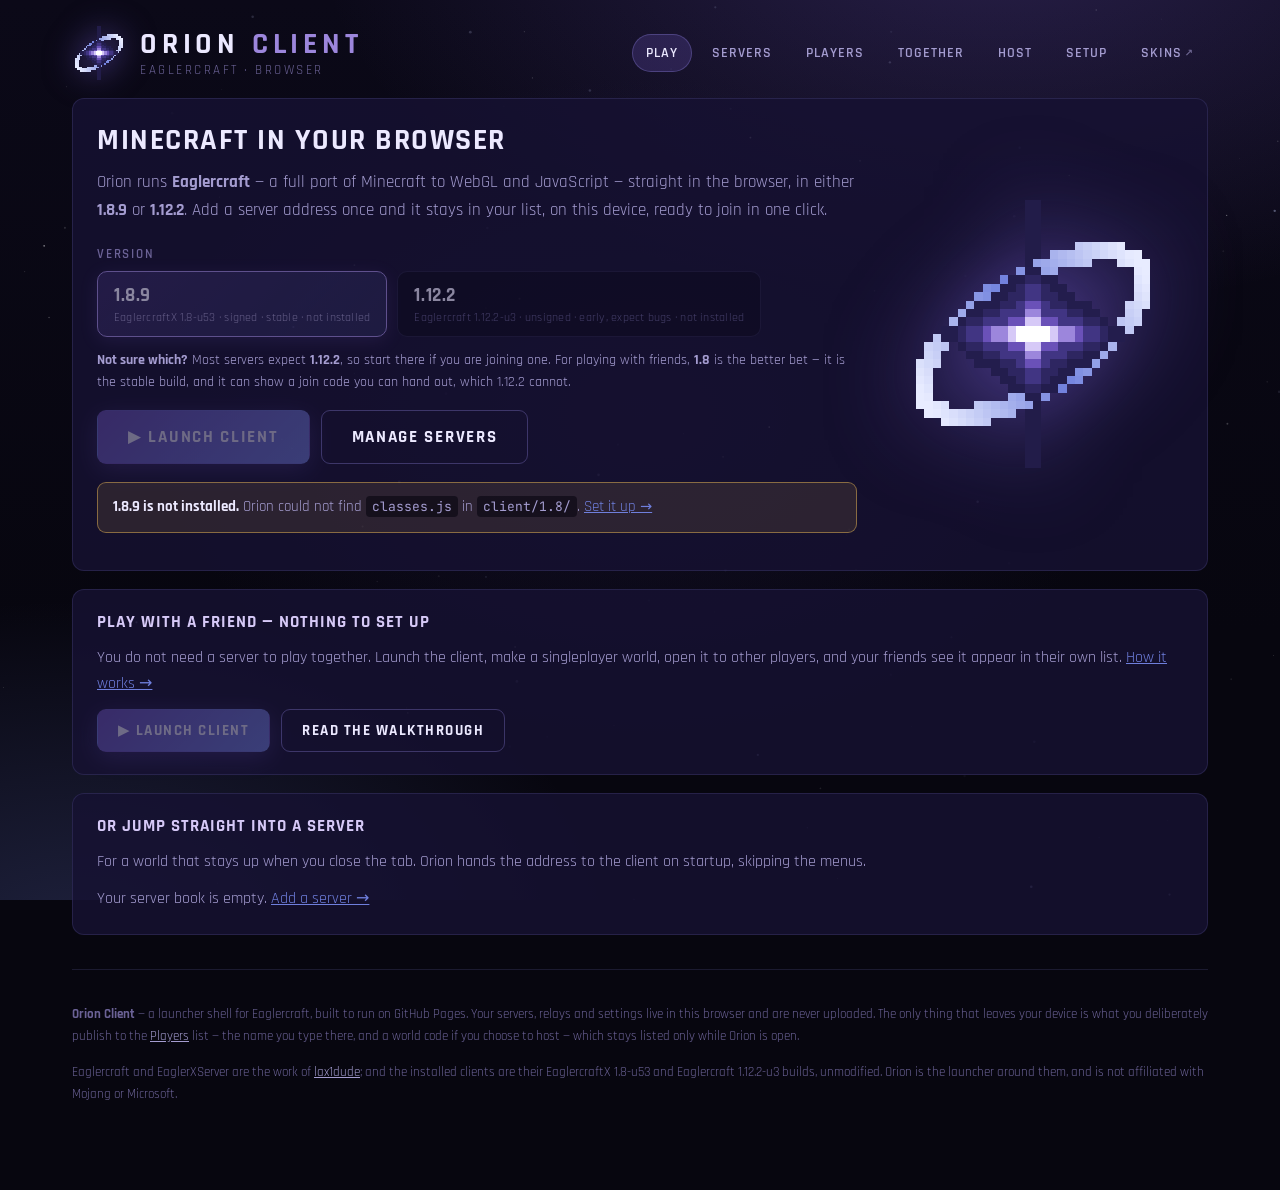
==== orion/index.html @ 5badec2d "Add a skin designer Draw a Minecraft skin pixel by pixel, watch it on the body as you go, and downlo" ====
<!DOCTYPE html>
<html lang="en">
<head>
<meta charset="utf-8">
<meta name="viewport" content="width=device-width, initial-scale=1, viewport-fit=cover">
<title>Orion Client — Eaglercraft 1.8 in your browser</title>
<meta name="description" content="Orion Client: a browser launcher for Eaglercraft 1.8 with a built-in server book for joining and hosting EaglerXServer servers.">
<link rel="icon" href="assets/orion-logo.svg" type="image/svg+xml">
<link rel="preconnect" href="https://fonts.googleapis.com">
<link rel="preconnect" href="https://fonts.gstatic.com" crossorigin>
<link href="https://fonts.googleapis.com/css2?family=Rajdhani:wght@400;600;700&family=JetBrains+Mono:wght@400;600&display=swap" rel="stylesheet">
<link rel="stylesheet" href="css/orion.css">
</head>
<body>

<div id="sky"></div>
<canvas id="stars"></canvas>

<!-- The game takes over these two layers once it boots. -->
<div id="boot">
  <div class="inner">
    <img src="assets/orion-logo.svg" alt="">
    <div class="msg" id="boot-msg">Starting Orion</div>
    <div class="sub" id="boot-sub"></div>
  </div>
</div>
<div id="game-shell">
  <div id="game_frame"></div>
</div>
<button class="btn slim" id="game-exit" style="display:none">Exit to launcher</button>

<div id="shell">

  <header class="top">
    <a class="brand" href="./">
      <img src="assets/orion-logo.svg" alt="Orion Client logo">
      <div>
        <h1>Orion<span>&nbsp;Client</span></h1>
        <div class="tag">Eaglercraft · Browser</div>
      </div>
    </a>
    <nav class="tabs" role="tablist" aria-label="Sections">
      <button role="tab" data-view="play"    aria-selected="true">Play</button>
      <button role="tab" data-view="servers" aria-selected="false">Servers</button>
      <button role="tab" data-view="players" aria-selected="false">Players</button>
      <button role="tab" data-view="friends"  aria-selected="false">Together</button>
      <button role="tab" data-view="host"    aria-selected="false">Host</button>
      <button role="tab" data-view="setup"   aria-selected="false">Setup</button>
      <a class="tab-link" href="skin/">Skins</a>
    </nav>
  </header>

  <!-- ======================== PLAY ======================== -->
  <section class="view on" id="v-play" role="tabpanel">
    <div class="card hero">
      <div>
        <h2>Minecraft in your browser</h2>
        <p class="lede">
          Orion runs <strong>Eaglercraft</strong> — a full port of Minecraft to WebGL and
          JavaScript — straight in the browser, in either <strong>1.8.9</strong> or
          <strong>1.12.2</strong>. Add a server address once and it stays in your list,
          on this device, ready to join in one click.
        </p>
        <div id="version-pick" style="margin-top:22px"></div>
        <p class="muted" style="margin:12px 0 0;font-size:14px;line-height:1.6">
          <strong style="color:var(--txt2)">Not sure which?</strong>
          Most servers expect <strong style="color:var(--txt2)">1.12.2</strong>, so start there if
          you are joining one. For playing with friends, <strong style="color:var(--txt2)">1.8</strong>
          is the better bet — it is the stable build, and it can show a join code you can hand
          out, which 1.12.2 cannot.
        </p>
        <div class="btn-row" style="margin-top:16px">
          <button class="btn primary big" id="btn-launch">▶ Launch client</button>
          <button class="btn big ghost" id="btn-goto-servers">Manage servers</button>
        </div>
        <div id="bundle-state" style="margin-top:18px"></div>
      </div>
      <div class="hero-art">
        <img src="assets/orion-logo.svg" alt="">
      </div>
    </div>

    <div class="card">
      <h3>Play with a friend — nothing to set up</h3>
      <p>
        You do not need a server to play together. Launch the client, make a
        singleplayer world, open it to other players, and your friends see it appear in
        their own list. <a href="#" data-goto="friends">How it works →</a>
      </p>
      <div class="btn-row">
        <button class="btn primary" id="btn-launch-2">▶ Launch client</button>
        <button class="btn ghost" id="btn-goto-friends">Read the walkthrough</button>
      </div>
    </div>

    <div class="card">
      <h3>Or jump straight into a server</h3>
      <p>For a world that stays up when you close the tab. Orion hands the address to the client on startup, skipping the menus.</p>
      <div id="quick-join"></div>
    </div>
  </section>

  <!-- ======================== SERVERS ======================== -->
  <section class="view" id="v-servers" role="tabpanel">

    <div class="card">
      <h2>Your server book <span class="pill" id="srv-count">0</span></h2>
      <p>
        Your server list is saved in this browser and never uploaded. Export it to move it to
        another device, or send someone a share link to add a server to theirs. If one will not
        connect, <strong>Diagnose</strong> works out why.
      </p>
      <div id="mixed-warning" class="note warn hide"></div>
      <div id="srv-notice"></div>
      <div class="srv-list" id="srv-list"></div>
      <div class="btn-row" style="margin-top:18px">
        <button class="btn slim" id="btn-ping-all">Test all</button>
        <button class="btn slim" id="btn-export">Export JSON</button>
        <button class="btn slim" id="btn-import-open">Import JSON</button>
      </div>
    </div>

    <div class="card">
      <h3 id="form-title">Add a server</h3>
      <div class="form-grid">
        <label class="field">
          <span>Name</span>
          <input type="text" id="f-name" placeholder="My SMP" autocomplete="off" maxlength="64">
        </label>
        <label class="field">
          <span>Address</span>
          <input type="text" id="f-addr" placeholder="wss://play.example.net/" autocomplete="off" spellcheck="false">
        </label>
      </div>
      <label class="field">
        <span>Note (optional)</span>
        <input type="text" id="f-note" placeholder="Survival · whitelist · friends only" autocomplete="off" maxlength="140">
      </label>
      <div id="f-error" class="note bad hide"></div>
      <div class="btn-row">
        <button class="btn primary" id="btn-save">Add server</button>
        <button class="btn ghost" id="btn-cancel" style="display:none">Cancel</button>
      </div>
      <p class="muted mono" style="margin-top:14px" id="scheme-hint"></p>
    </div>

    <div class="card" id="import-card" style="display:none">
      <h3>Import a server list</h3>
      <p>Paste an exported Orion list, or any JSON array of <code>{ "name", "addr" }</code> objects.</p>
      <textarea id="f-import" spellcheck="false" placeholder='{ "servers": [ { "name": "My SMP", "addr": "wss://play.example.net/" } ] }'></textarea>
      <div id="import-result"></div>
      <div class="btn-row" style="margin-top:12px">
        <button class="btn primary" id="btn-import-run">Import</button>
        <button class="btn ghost" id="btn-import-close">Close</button>
      </div>
    </div>
  </section>

  <!-- ======================== PLAYERS ======================== -->
  <section class="view" id="v-players" role="tabpanel">
    <div class="card">
      <h2>Who's online <span class="pill" id="players-count">0</span></h2>
      <p class="lede">
        Everyone with Orion open who has chosen to appear here. Find someone hosting a
        world, ask to join, and they can let you in.
      </p>
      <div id="lobby-off">
        <div class="note">
          <strong>You are not listed yet.</strong> Pick a name and go online. Your name
          becomes visible to anyone else with this page open — so pick a nickname, not
          your real name, and nothing you would mind strangers seeing. Nothing else is
          shared: no email, no location, no IP address.
        </div>
        <div class="form-grid">
          <label class="field">
            <span>Your name here</span>
            <input type="text" id="f-lobby-name" placeholder="Nickname" autocomplete="off" maxlength="20">
          </label>
          <div style="align-self:end;padding-bottom:14px">
            <button class="btn primary" id="btn-go-online">Go online</button>
          </div>
        </div>
        <div id="lobby-error" class="note bad hide"></div>
      </div>

      <div id="lobby-on" style="display:none">
        <div class="note ok" id="lobby-status"></div>
        <div class="btn-row">
          <button class="btn slim" id="btn-refresh-players">Refresh</button>
          <button class="btn slim ghost" id="btn-go-offline">Go offline</button>
        </div>
      </div>
    </div>

    <div class="card" id="host-card" style="display:none">
      <h3>Let people into your world</h3>
      <p>
        Open your world to other players in the game (<kbd>Esc</kbd> → the share option),
        and the client shows a <strong>join code</strong>. Orion cannot read that code off
        the game screen, so paste it here and other players can use it.
      </p>
      <div class="form-grid">
        <label class="field">
          <span>World name (shown to others)</span>
          <input type="text" id="f-world-name" placeholder="My survival world" autocomplete="off" maxlength="40">
        </label>
        <label class="field">
          <span>Join code from the game</span>
          <input type="text" id="f-world-code" placeholder="paste the code here" autocomplete="off" spellcheck="false" maxlength="64">
        </label>
      </div>
      <label class="field" style="display:flex;gap:10px;align-items:flex-start">
        <input type="checkbox" id="f-world-open" style="width:auto;margin-top:3px">
        <span style="letter-spacing:0;text-transform:none;font-size:14.5px;color:var(--txt2)">
          <strong style="color:var(--txt)">Let anyone join without asking.</strong>
          Leave this off and your code stays hidden until you accept a request.
        </span>
      </label>
      <div class="btn-row">
        <button class="btn primary" id="btn-save-world">Save</button>
        <button class="btn ghost" id="btn-clear-world">Stop hosting</button>
      </div>
      <div id="world-error" class="note bad hide"></div>
    </div>

    <div class="card" id="requests-card" style="display:none">
      <h3>Requests <span class="pill" id="req-count">0</span></h3>
      <div id="req-notice"></div>
      <div class="srv-list" id="req-list"></div>
    </div>

    <div class="card" id="players-card" style="display:none">
      <h3>Players</h3>
      <div id="players-notice"></div>
      <div class="srv-list" id="players-list"></div>
    </div>
  </section>

  <!-- ======================== FRIENDS ======================== -->
  <section class="view" id="v-friends" role="tabpanel">
    <div class="card">
      <h2>Play together, with nothing to set up</h2>
      <p class="lede">
        This is the easy way, and it is built into the client. One of you makes an
        ordinary singleplayer world and shares it; everyone else joins with a short
        code. No server to install, no ports to forward, no domain, no certificate.
      </p>
      <div class="note">
        <strong>The catch, so it does not surprise you:</strong> the world runs inside
        the host's browser tab. When the host closes the tab, the world closes for
        everyone. For a world that stays up on its own, you want
        <a href="#" data-goto="host">a real server</a> instead.
      </div>
    </div>

    <div class="card">
      <h3>If you are hosting</h3>
      <ol class="steps">
        <li>
          <h4>Launch Orion and make a world</h4>
          <p>Press <strong>Launch client</strong>, then <em>Singleplayer</em> → <em>Create New World</em>. Play it as normal. An existing world works too.</p>
        </li>
        <li>
          <h4>Share it from the pause menu</h4>
          <p>
            Press <kbd>Esc</kbd> and choose the option to open the world to other
            players. The client registers the world with your <strong>primary relay</strong>
            (see below) and reports that it is open.
          </p>
        </li>
        <li>
          <h4>Your friends will just see it</h4>
          <p>
            On their Multiplayer screen your world appears by itself under
            <em>“Scanning for games on your local network”</em> — the relay is what
            tells them about it, so they do not need to be on your network or type
            anything. You can also show a join code from the pause menu if you would
            rather hand one out.
          </p>
        </li>
        <li>
          <h4>Stay in the world</h4>
          <p>Keep the tab open and stay in the world. You are the server — if you leave, so does everyone else.</p>
        </li>
      </ol>
    </div>

    <div class="card">
      <h3>If you are joining</h3>
      <ol class="steps">
        <li>
          <h4>Open the same Orion page and launch</h4>
          <p>Any device, any browser. Nothing to install.</p>
        </li>
        <li>
          <h4>Go to Multiplayer and wait a moment</h4>
          <p>
            Under your server list you will see <em>“Scanning for games on your local
            network”</em>. Despite the wording, this is not limited to your house — the
            client is asking the relay who is sharing a world, so the host's world
            appears here even if they are on the other side of the planet.
          </p>
        </li>
        <li>
          <h4>Click the world when it shows up</h4>
          <p>
            That is the whole thing. If the host chose to hide their world, ask them to
            show the code instead and use that. If nothing appears, you are probably on
            different relays — compare the primary below.
          </p>
        </li>
      </ol>
      <div class="note warn">
        Sessions are temporary. If the host closes the world and reopens it, joiners
        need to look it up again.
      </div>
      <div class="note">
        <strong>Playing with strangers rather than friends?</strong> The
        <a href="#" data-goto="players">Players</a> tab lists everyone who has Orion open
        and has chosen to appear, so you can ask to join a world without swapping codes
        anywhere else first.
      </div>
    </div>

    <div class="card">
      <h3>What to expect the very first time</h3>
      <p>The client asks a few things before you reach the menu. Normal, and only once per version:</p>
      <table class="tbl">
        <thead><tr><th>Screen</th><th>Seen on</th><th>What to do</th></tr></thead>
        <tbody>
          <tr><td>Content Warning</td><td>1.8</td><td>Turn the profanity filter on or off, then <strong>Done</strong>.</td></tr>
          <tr><td>Edit Profile</td><td>both</td><td>Pick your username and skin, then <strong>Done</strong>. This is the name other players see.</td></tr>
          <tr><td>Default Username Detected</td><td>1.8</td><td>Warns the auto-generated name may be taken. <strong>Change Username</strong>, or <strong>Continue Anyway</strong>.</td></tr>
          <tr><td>Important Disclaimer</td><td>1.12.2</td><td>Its author's own warning that 1.12 is early and buggy. <strong>I Understand</strong>.</td></tr>
        </tbody>
      </table>
      <div class="note warn">
        <strong>Shared worlds differ slightly between versions.</strong> Both can open a
        world to other players, and both discover worlds through a relay. But 1.8 can
        also <em>show a join code</em> to hand out by hand, and 1.12.2 cannot — on
        1.12.2 the other player has to see your world appear in their list. Host and
        joiner also need the <strong>same version</strong>: 1.8 cannot join a 1.12.2
        world or the reverse.
      </div>
    </div>

    <div class="card">
      <h2>TURN <span class="pill" id="turn-pill">checking…</span></h2>
      <p>
        When a shared world will not connect, this is usually why. Two browsers
        normally talk to each other directly, and plenty of networks — school and
        office ones especially — do not allow that. A <strong>TURN</strong> server
        forwards the traffic through a host both sides can reach, which is the only
        thing that helps once a direct connection is impossible.
      </p>
      <p>
        Orion supplies its own TURN servers, because the ones that came with
        Eaglercraft stopped answering in 2024. The client has no setting for this, so
        Orion applies them to every connection the game opens as it launches.
      </p>
      <div id="turn-state"></div>
      <div class="btn-row">
        <button class="btn slim" id="btn-turn-test">Test TURN</button>
      </div>
    </div>

    <div class="card">
      <h2>Relays <span class="pill" id="relay-count">0</span></h2>
      <p>
        A relay is only an introduction service: it puts the two browsers in touch,
        then the game data goes directly between you. It never holds your world.
        The <strong>primary</strong> relay is the one a newly shared world registers
        with — host and joiner should have the same one reachable.
      </p>
      <div id="relay-notice"></div>
      <div class="srv-list" id="relay-list"></div>
      <div class="btn-row" style="margin-top:18px">
        <button class="btn slim" id="btn-relay-ping-all">Test all</button>
        <button class="btn slim ghost" id="btn-relay-reset">Restore defaults</button>
      </div>
      <div class="form-grid" style="margin-top:20px">
        <label class="field">
          <span>Add a relay — label</span>
          <input type="text" id="f-relay-comment" placeholder="My relay" autocomplete="off" maxlength="64">
        </label>
        <label class="field">
          <span>Address</span>
          <input type="text" id="f-relay-addr" placeholder="wss://relay.example.net/" autocomplete="off" spellcheck="false">
        </label>
      </div>
      <div id="relay-error" class="note bad hide"></div>
      <button class="btn primary" id="btn-relay-add">Add relay</button>
    </div>
  </section>

  <!-- ======================== HOST ======================== -->
  <section class="view" id="v-host" role="tabpanel">
    <div class="card">
      <h2>Run your own server</h2>
      <p class="lede">
        A normal Minecraft server does not speak WebSocket, so a browser cannot reach it.
        <a href="https://github.com/lax1dude/eaglerxserver/releases" target="_blank" rel="noopener">EaglerXServer</a>
        is the plugin that adds that: it opens a WebSocket listener alongside your usual
        port and translates Eaglercraft clients onto your existing server.
      </p>
      <div class="note">
        <strong>Already have a server?</strong> You do not need to move worlds or reinstall.
        EaglerXServer drops into a server you already run, and Java players keep connecting
        on port 25565 exactly as before.
      </div>
    </div>

    <div class="card">
      <h2>Easiest route: get a free server</h2>
      <p class="lede">
        You do not need a spare computer, and you should not leave your own PC running as
        a server for friends. A free host runs it for you.
      </p>
      <div class="btn-row" style="margin:4px 0 20px">
        <a class="btn primary big" href="https://client.falixnodes.net/create" target="_blank" rel="noopener noreferrer">
          Create a free server on FalixNodes ↗
        </a>
      </div>

      <h3>What that gives you</h3>
      <p>
        FalixNodes hands you a real Minecraft server on their machines, at no cost and
        without a card. You get a control panel: start and stop it, edit
        <code>server.properties</code>, upload plugins, read the console. It is an ordinary
        server — so everything on this page applies to it, EaglerXServer included.
      </p>

      <h3>How it works, step by step</h3>
      <ol class="steps">
        <li>
          <h4>Create the server</h4>
          <p>
            Sign up on the link above and create a server. Choose a
            <strong>1.8.x</strong> version so it matches this client — Paper or Spigot for a
            single world, or BungeeCord/Velocity if you plan to link several.
          </p>
        </li>
        <li>
          <h4>Install EaglerXServer on it</h4>
          <p>
            Open the panel's file manager, upload
            <code>EaglerXServer.jar</code> into <code>plugins/</code>, and restart the
            server once so it writes its config. Same jar, same steps as below.
          </p>
        </li>
        <li>
          <h4>Turn off online mode</h4>
          <p>
            In the panel, edit <code>server.properties</code> and set
            <code>online-mode=false</code>, then restart. Without this every Eaglercraft
            login is rejected. Details in step 2 below.
          </p>
        </li>
        <li>
          <h4>Find your WebSocket address</h4>
          <p>
            The panel shows the address and port allocated to you. Remember that the port
            players need is the one <strong>EaglerXServer's listener</strong> uses, not the
            25565-style Java port — check <code>plugins/EaglerXServer/settings.yml</code>.
            Free hosts often give you an extra allocation for it; add one in the panel if
            the listener needs its own port.
          </p>
        </li>
        <li>
          <h4>Test it from Orion before telling anyone</h4>
          <p>
            Add the address on the <a href="#" data-goto="servers">Servers</a> tab and press
            <strong>Test</strong>. That single click is worth more than any guide on this
            page: it tells you whether the address actually answers, and if not, why.
          </p>
        </li>
      </ol>

      <div class="note warn">
        <strong>The thing to check first: does it give you <code>wss://</code>?</strong>
        Orion is served over HTTPS, and an HTTPS page cannot open a plain
        <code>ws://</code> socket — so a free host that only offers unencrypted
        <code>ws://</code> will not work here, and no setting on your side changes that.
        Some hosts put your server behind a TLS domain, which is what you want; others do
        not. Press <strong>Test</strong> to find out in one click rather than debugging
        blind. If it turns out to be <code>ws://</code> only, host the server at home and
        put a Cloudflare Tunnel in front of it instead — step 4 further down.
      </div>

      <div class="note">
        <strong>Free means free-tier.</strong> Expect a RAM and player cap, and a server
        that is put to sleep when nobody has played for a while — it wakes when someone
        connects, so the first join after a quiet spell can be slow. Fine for friends;
        look at paid hosting if you end up running something busy.
      </div>
    </div>

    <div class="card">
      <h3>Pick the right jar</h3>
      <p>The release page ships several jars. You need <code>EaglerXServer.jar</code>; the rest are optional add-ons.</p>
      <table class="tbl">
        <thead><tr><th>Jar</th><th>What it is</th></tr></thead>
        <tbody>
          <tr><td>EaglerXServer.jar</td><td><strong>The one you need.</strong> Works on Bukkit/Spigot/Paper, BungeeCord and Velocity — the same jar detects the platform.</td></tr>
          <tr><td>EaglerWeb.jar</td><td>Serves static files (like a client build) over the same port. Optional.</td></tr>
          <tr><td>EaglerMOTD.jar</td><td>Richer MOTD and server-list icons for Eaglercraft clients.</td></tr>
          <tr><td>EaglerXRewind.jar</td><td>Lets much older Eaglercraft versions (1.5.2) connect too.</td></tr>
          <tr><td>EaglerXBackendRPC.jar</td><td>API for plugins that want Eaglercraft-specific player data.</td></tr>
          <tr><td>EaglerXSupervisor.jar</td><td>Coordinates several proxies sharing one player pool. Large networks only.</td></tr>
        </tbody>
      </table>
    </div>

    <div class="card">
      <h3>Setup</h3>
      <ol class="steps">
        <li>
          <h4>Install the plugin</h4>
          <p>Drop <code>EaglerXServer.jar</code> into your server's <code>plugins/</code> folder and restart once so it writes its config.</p>
          <pre class="code">plugins/EaglerXServer.jar
plugins/EaglerXServer/          <span class="c"># created on first start</span>
  settings.yml                  <span class="c"># listeners live here</span></pre>
        </li>
        <li>
          <h4>Turn off online mode</h4>
          <p>
            Eaglercraft players have no Mojang account, so the server must not try to
            authenticate them. This is required — logins fail without it.
          </p>
          <pre class="code"><span class="c"># Paper / Spigot — server.properties</span>
online-mode=false

<span class="c"># BungeeCord — config.yml</span>
online_mode: false

<span class="c"># Velocity — velocity.toml</span>
player-info-forwarding-mode = "none"</pre>
          <div class="note warn">
            With online mode off, anyone can claim any username. Use a whitelist, or
            EaglerXServer's own authentication, on anything but a server for friends.
          </div>
        </li>
        <li>
          <h4>Open the WebSocket listener</h4>
          <p>
            In <code>plugins/EaglerXServer/settings.yml</code>, the <code>listeners</code>
            section defines where browsers connect. Note the port it binds — that number,
            not 25565, is what players put into Orion.
          </p>
          <pre class="code"><span class="c"># shape of the generated config — keep the keys it wrote,</span>
<span class="c"># just confirm the address and port</span>
listeners:
  - address: "0.0.0.0:8081"
    tls_enabled: false</pre>
          <p>Forward that port on your router or firewall if players are outside your network.</p>
        </li>
        <li>
          <h4>Give it TLS, so browsers will allow it</h4>
          <p>
            This is the step people miss. Orion is served over <strong>HTTPS</strong>, and an
            HTTPS page is forbidden by every browser from opening a plain <code>ws://</code>
            socket. Your server needs a <code>wss://</code> address — meaning a real
            certificate for a real domain.
          </p>
          <p>Three ways to get one, easiest first:</p>
          <pre class="code"><span class="c"># 1. Cloudflare Tunnel — no port forwarding, free certificate</span>
cloudflared tunnel --url http://localhost:8081

<span class="c"># 2. Caddy in front of the listener — automatic Let's Encrypt</span>
play.example.net {
    reverse_proxy localhost:8081
}

<span class="c"># 3. TLS inside EaglerXServer itself — point settings.yml at your</span>
<span class="c">#    own certificate and key, then set tls_enabled: true</span></pre>
          <div class="note">
            Cloudflare's proxy passes WebSockets through by default, so an orange-clouded
            DNS record works without extra configuration.
          </div>
        </li>
        <li>
          <h4>Hand out the address</h4>
          <p>
            Add your server on the <a href="#" data-goto="servers">Servers</a> tab, press
            <strong>Test</strong> to confirm it answers, then use <strong>Share</strong> to
            copy a link that adds it to anyone else's Orion in one click.
          </p>
        </li>
      </ol>
    </div>

    <div class="card">
      <h3>When it will not connect</h3>
      <table class="tbl">
        <thead><tr><th>Symptom</th><th>Usual cause</th></tr></thead>
        <tbody>
          <tr><td>Blocked immediately</td><td>A <code>ws://</code> address on this HTTPS page. Get a <code>wss://</code> address — see step 4.</td></tr>
          <tr><td>Times out</td><td>Port not forwarded, or the firewall is dropping it. Confirm the listener port from step 3.</td></tr>
          <tr><td>Refused</td><td>Right host, wrong port — people often try 25565, which is the Java port, not the WebSocket one.</td></tr>
          <tr><td>Connects, then drops</td><td>Certificate not trusted (self-signed), or a proxy in front that is not passing WebSocket upgrades.</td></tr>
          <tr><td>Kicked at login</td><td>Online mode is still on. See step 2.</td></tr>
        </tbody>
      </table>
    </div>
  </section>

  <!-- ======================== SETUP ======================== -->
  <section class="view" id="v-setup" role="tabpanel">
    <div class="card">
      <h2>Client setup</h2>
      <p class="lede">
        Orion is the launcher — the menu, the server book, the launch button. The game
        itself is an Eaglercraft build, and two are already installed here, so there is
        nothing to set up. This tab is for checking those installs, or pointing Orion
        somewhere else.
      </p>
      <div id="setup-state"></div>
    </div>

    <div class="card">
      <h3>Where Orion looks</h3>
      <p>
        Each version lives in its own folder under the location below — so
        <code>client/1.8/</code> and <code>client/1.12.2/</code>. Leave it empty to load
        from this site, which is the normal case, or give an HTTPS URL to host the
        (large) client files elsewhere.
      </p>
      <label class="field">
        <span>Client location — leave empty for this site</span>
        <input type="text" id="f-base" placeholder="(this site)" spellcheck="false">
      </label>
      <div id="base-error" class="note bad hide"></div>
      <div class="btn-row">
        <button class="btn primary" id="btn-base-save">Save &amp; test</button>
        <button class="btn ghost" id="btn-base-reset">Reset to this site</button>
      </div>
      <p class="muted" style="margin-top:14px">
        Serving from another origin needs <code>Access-Control-Allow-Origin</code> on that
        host. Loading from this site never does, which is why it is the default.
      </p>
    </div>

    <div class="card">
      <h3>Adding or replacing a version</h3>
      <ol class="steps">
        <li>
          <h4>Get an offline build</h4>
          <p>
            An Eaglercraft <em>offline</em> build is one self-contained
            <code>.html</code> file. Orion cannot load that file as it stands: the page
            sets its own launch options, so your server list and join-on-launch would be
            discarded, and its boot code waits for a page event that has already fired.
          </p>
        </li>
        <li>
          <h4>Unpack it</h4>
          <pre class="code">node tools/unpack-eaglercraft.js Eaglercraft_1.12.2_u3_Offline.html orion/client/1.12.2</pre>
          <p>
            The tool handles both shapes in circulation — a signed build with its client
            gzipped into a <code>&lt;style&gt;</code> element, and an unsigned one with the
            client inline as a script — and prints the settings the new version needs.
          </p>
        </li>
        <li>
          <h4>Declare it</h4>
          <p>
            Add an entry to <code>orion/js/versions.js</code> with the folder, the scripts
            to load in order, and the two settings the tool printed:
            <code>optsMode</code> and <code>autoStart</code>. Those describe how the build
            wants its options and whether it starts itself.
          </p>
        </li>
        <li>
          <h4>Push</h4>
          <p>Pages redeploys and the version appears in the picker. Files over 100&nbsp;MB are rejected by GitHub — host those elsewhere and set the location above.</p>
        </li>
      </ol>
    </div>

    <div class="card">
      <h3>What Orion hands the client</h3>
      <p>
        On launch, Orion writes this before the client evaluates — seeding the in-game
        multiplayer list from your server book, passing your relays through, and setting
        <code>joinServer</code> when you launched into a specific server. Shown for the
        version currently selected.
      </p>
      <div class="note">
        <strong>Why two globals?</strong> The 1.8 build adopts
        <code>eaglercraftXOptsHints</code> when <code>hintsVersion</code> is 1, and
        otherwise <em>replaces</em> <code>eaglercraftXOpts</code> with its own defaults —
        so settings written only to the latter are discarded a moment later. The 1.12.2
        build is the other way round: it reads <code>eaglercraftXOpts</code> and adds its
        assets to it. Orion sets both from one object, so neither build can be given a
        stale copy.
      </div>
      <pre class="code" id="opts-preview">…</pre>
      <p class="muted">
        The client keeps its own copy of the server list once you have run it, so entries
        you add later appear as defaults rather than overwriting what you changed in-game.
      </p>
    </div>
  </section>

  <footer class="foot">
    <p>
      <strong>Orion Client</strong> — a launcher shell for Eaglercraft, built to run on GitHub Pages.
      Your servers, relays and settings live in this browser and are never uploaded. The only
      thing that leaves your device is what you deliberately publish to the
      <a href="#" data-goto="players">Players</a> list — the name you type there, and a world
      code if you choose to host — which stays listed only while Orion is open.
    </p>
    <p>
      Eaglercraft and EaglerXServer are the work of
      <a href="https://github.com/lax1dude" target="_blank" rel="noopener">lax1dude</a>;
      and the installed clients are their EaglercraftX 1.8-u53 and Eaglercraft 1.12.2-u3
      builds, unmodified. Orion is the launcher around them, and is not affiliated with
      Mojang or Microsoft.
    </p>
  </footer>

</div>

<script src="js/config.js"></script>
<script src="js/versions.js"></script>
<script src="js/servers.js"></script>
<script src="js/relays.js"></script>
<script src="js/lobby.js"></script>
<script src="js/turn.js"></script>
<script src="js/launch.js"></script>
<script src="js/app.js"></script>
</body>
</html>
---- orion/css/orion.css ----
/* ORION CLIENT — launcher shell. Palette is lifted from the Orion mark. */
:root {
  --void:   #07060f;
  --bg0:    #0b0918;
  --bg1:    #120e26;
  --bg2:    #1a1436;
  --panel:  rgba(23, 18, 51, 0.82);
  --panel2: rgba(32, 25, 68, 0.92);
  --line:   rgba(140, 130, 220, 0.16);
  --line2:  rgba(140, 130, 220, 0.34);
  --txt:    #ece9ff;
  --txt2:   #a49cd0;
  --txt3:   #6b6296;
  --violet: #6a51b8;
  --lilac:  #9c86dc;
  --peri:   #6f7fdd;
  --pale:   #d6c9f7;
  --ok:     #6ee7a0;
  --warn:   #ffc95a;
  --bad:    #ff6b8a;
  --r: 12px;
  --font: 'Rajdhani', 'Segoe UI', system-ui, -apple-system, sans-serif;
  --mono: 'JetBrains Mono', 'Consolas', ui-monospace, monospace;
}

* { box-sizing: border-box; }
html, body { margin: 0; padding: 0; min-height: 100%; }
body {
  background: var(--void);
  color: var(--txt);
  font-family: var(--font);
  font-size: 16px;
  -webkit-font-smoothing: antialiased;
}

/* Starfield + nebula wash behind everything. */
#sky {
  position: fixed; inset: 0; z-index: 0; pointer-events: none;
  background:
    radial-gradient(1100px 620px at 78% -8%,  rgba(106, 81, 184, 0.30), transparent 62%),
    radial-gradient(900px 560px at 6% 104%,   rgba(111, 127, 221, 0.22), transparent 60%),
    radial-gradient(700px 480px at 50% 46%,   rgba(60, 44, 120, 0.20),  transparent 70%),
    linear-gradient(180deg, var(--bg0), var(--void) 70%);
}
#stars { position: fixed; inset: 0; z-index: 0; pointer-events: none; opacity: 0.85; }

/* ============================== shell ============================== */
#shell {
  position: relative; z-index: 1;
  max-width: 1180px; margin: 0 auto; padding: 0 22px 72px;
}

header.top {
  display: flex; align-items: center; gap: 16px;
  padding: 26px 0 18px;
}
.brand { display: flex; align-items: center; gap: 14px; text-decoration: none; color: inherit; }
.brand img { width: 54px; height: 54px; display: block; image-rendering: pixelated; filter: drop-shadow(0 0 16px rgba(122, 96, 220, 0.55)); }
.brand h1 {
  margin: 0; font-size: 30px; font-weight: 700; letter-spacing: 0.16em;
  text-transform: uppercase; line-height: 1;
}
.brand h1 span { color: var(--lilac); }
.brand .tag { margin-top: 3px; font-size: 12.5px; color: var(--txt3); letter-spacing: 0.20em; text-transform: uppercase; }

nav.tabs { margin-left: auto; display: flex; gap: 6px; flex-wrap: wrap; }
nav.tabs button {
  font-family: var(--font); font-size: 14px; font-weight: 600;
  letter-spacing: 0.07em; text-transform: uppercase;
  color: var(--txt2); background: transparent;
  border: 1px solid transparent; border-radius: 999px;
  padding: 9px 13px; cursor: pointer; transition: all .16s ease;
  white-space: nowrap;
}
nav.tabs button:hover { color: var(--txt); background: rgba(140, 130, 220, 0.10); }
/* A tab that leaves the page rather than switching view, styled to match. */
nav.tabs .tab-link {
  font-family: var(--font); font-size: 14px; font-weight: 600;
  letter-spacing: 0.07em; text-transform: uppercase;
  color: var(--txt2); text-decoration: none;
  border: 1px solid transparent; border-radius: 999px;
  padding: 9px 13px; transition: all .16s ease; white-space: nowrap;
  display: inline-flex; align-items: center;
}
nav.tabs .tab-link:hover { color: var(--txt); background: rgba(140, 130, 220, 0.10); }
nav.tabs .tab-link::after { content: ' ↗'; font-size: 10px; opacity: 0.6; margin-left: 3px; }

nav.tabs button[aria-selected="true"] {
  color: var(--txt); background: rgba(106, 81, 184, 0.26); border-color: var(--line2);
}

/* ============================== views ============================== */
.view { display: none; animation: rise .26s ease both; }
.view.on { display: block; }
@keyframes rise { from { opacity: 0; transform: translateY(8px); } to { opacity: 1; transform: none; } }

.card {
  background: var(--panel); border: 1px solid var(--line); border-radius: var(--r);
  padding: 22px 24px; margin: 0 0 18px;
  backdrop-filter: blur(9px);
}
.card > h2, .card > h3 { margin: 0 0 12px; letter-spacing: 0.06em; }
.card > h2 { font-size: 21px; text-transform: uppercase; }
.card > h3 { font-size: 16.5px; color: var(--pale); text-transform: uppercase; }
.card p { margin: 0 0 12px; color: var(--txt2); line-height: 1.62; }
.card p:last-child { margin-bottom: 0; }
.card a { color: var(--peri); }

.lede { font-size: 17px; color: var(--txt2); line-height: 1.65; }
.muted { color: var(--txt3); }
.mono { font-family: var(--mono); font-size: 13.5px; }

/* ============================== hero ============================== */
.hero { display: grid; grid-template-columns: minmax(0, 1fr) 300px; gap: 26px; align-items: center; }
.hero-art { display: grid; place-items: center; }
.hero-art img {
  width: 100%; max-width: 268px; image-rendering: pixelated;
  filter: drop-shadow(0 0 42px rgba(122, 96, 220, 0.55));
  animation: hover 7s ease-in-out infinite;
}
@keyframes hover { 0%,100% { transform: translateY(-6px); } 50% { transform: translateY(6px); } }
.hero h2 { font-size: 30px; margin: 0 0 10px; letter-spacing: 0.05em; text-transform: uppercase; }

@media (max-width: 820px) {
  .hero { grid-template-columns: 1fr; }
  .hero-art { order: -1; }
  .brand h1 { font-size: 24px; }
  .brand img { width: 44px; height: 44px; }
  nav.tabs { width: 100%; margin-left: 0; }
  header.top { flex-wrap: wrap; padding-top: 18px; }
}
@media (max-width: 560px) {
  #shell { padding: 0 14px 56px; }
  .card { padding: 18px 16px; }
  nav.tabs { gap: 5px; }
  nav.tabs button { font-size: 12.5px; padding: 8px 12px; letter-spacing: 0.06em; flex: 1 1 auto; }
  .hero h2, .card > h2 { font-size: 22px; }
  .steps > li { padding-left: 34px; }
}

/* ============================== version picker ============================== */
.ver-row { display: flex; gap: 10px; flex-wrap: wrap; }
.ver {
  font-family: var(--font); text-align: left; cursor: pointer;
  background: rgba(7, 6, 15, 0.5); color: var(--txt);
  border: 1px solid var(--line); border-radius: 10px;
  padding: 11px 16px; min-width: 172px;
  display: flex; flex-direction: column; gap: 2px;
  transition: all .16s ease;
}
.ver:hover { border-color: var(--line2); background: rgba(106, 81, 184, 0.16); }
.ver.on {
  border-color: var(--lilac);
  background: linear-gradient(135deg, rgba(106, 81, 184, 0.34), rgba(111, 127, 221, 0.20));
  box-shadow: 0 4px 18px rgba(106, 81, 184, 0.28);
}
.ver.bad { opacity: 0.55; }
.ver-num { font-size: 19px; font-weight: 700; letter-spacing: 0.03em; }
.ver-note { font-size: 11.5px; color: var(--txt3); letter-spacing: 0.02em; }
.ver.on .ver-note { color: var(--txt2); }

/* ============================== buttons ============================== */
.btn {
  font-family: var(--font); font-size: 15px; font-weight: 700;
  letter-spacing: 0.10em; text-transform: uppercase;
  color: var(--txt); background: rgba(106, 81, 184, 0.24);
  border: 1px solid var(--line2); border-radius: 9px;
  padding: 11px 20px; cursor: pointer; transition: all .16s ease;
  text-decoration: none; display: inline-flex; align-items: center; gap: 9px;
}
.btn:hover:not(:disabled) { background: rgba(106, 81, 184, 0.44); border-color: var(--lilac); transform: translateY(-1px); }
.btn:disabled { opacity: 0.42; cursor: not-allowed; }
.btn.primary {
  background: linear-gradient(135deg, var(--violet), var(--peri));
  border-color: transparent; box-shadow: 0 6px 24px rgba(106, 81, 184, 0.42);
}
.btn.primary:hover:not(:disabled) { box-shadow: 0 8px 30px rgba(111, 127, 221, 0.55); }
.btn.big { font-size: 17px; padding: 15px 30px; }
.btn.slim { font-size: 12.5px; padding: 7px 13px; letter-spacing: 0.06em; }
.btn.ghost { background: transparent; }
.btn.danger:hover:not(:disabled) { background: rgba(255, 107, 138, 0.22); border-color: var(--bad); }
.btn-row { display: flex; gap: 11px; flex-wrap: wrap; align-items: center; }

/* ============================== forms ============================== */
label.field { display: block; margin: 0 0 14px; }
label.field > span {
  display: block; margin-bottom: 6px;
  font-size: 12.5px; font-weight: 600; letter-spacing: 0.14em;
  text-transform: uppercase; color: var(--txt3);
}
input[type=text], input[type=url], textarea, select {
  width: 100%; font-family: var(--mono); font-size: 14px;
  color: var(--txt); background: rgba(7, 6, 15, 0.62);
  border: 1px solid var(--line); border-radius: 8px;
  padding: 11px 13px; transition: border-color .16s ease;
}
input:focus, textarea:focus, select:focus { outline: none; border-color: var(--lilac); }
textarea { resize: vertical; min-height: 120px; line-height: 1.5; }
select { font-family: var(--font); font-size: 15px; }
.form-grid { display: grid; grid-template-columns: 1fr 1.6fr; gap: 0 16px; }
@media (max-width: 700px) { .form-grid { grid-template-columns: 1fr; } }

/* ============================== notices ============================== */
.note {
  border-radius: 9px; padding: 13px 15px; margin: 0 0 15px;
  border: 1px solid var(--line2); background: rgba(106, 81, 184, 0.14);
  font-size: 14.5px; line-height: 1.58; color: var(--txt2);
}
.note strong { color: var(--txt); }
.note.warn { border-color: rgba(255, 201, 90, 0.44); background: rgba(255, 201, 90, 0.10); }
.note.bad  { border-color: rgba(255, 107, 138, 0.44); background: rgba(255, 107, 138, 0.10); }
.note.ok   { border-color: rgba(110, 231, 160, 0.44); background: rgba(110, 231, 160, 0.10); }
.note code { font-family: var(--mono); font-size: 13px; background: rgba(7, 6, 15, 0.6); padding: 2px 6px; border-radius: 4px; }
.note.hide { display: none; }

/* ============================== server list ============================== */
.srv-list { display: flex; flex-direction: column; gap: 11px; }
.srv {
  display: grid; grid-template-columns: 12px minmax(0, 1fr) auto;
  gap: 15px; align-items: center;
  background: var(--panel2); border: 1px solid var(--line);
  border-radius: 10px; padding: 14px 17px;
  transition: border-color .16s ease;
}
.srv:hover { border-color: var(--line2); }
.dot { width: 11px; height: 11px; border-radius: 50%; background: var(--txt3); box-shadow: 0 0 0 3px rgba(107, 98, 150, 0.16); }
.dot.ok  { background: var(--ok);  box-shadow: 0 0 0 3px rgba(110, 231, 160, 0.20); }
.dot.bad { background: var(--bad); box-shadow: 0 0 0 3px rgba(255, 107, 138, 0.20); }
.dot.busy { background: var(--warn); animation: pulse 1s ease-in-out infinite; }
@keyframes pulse { 0%,100% { opacity: 1; } 50% { opacity: 0.32; } }

.srv-name { font-size: 18px; font-weight: 600; letter-spacing: 0.02em; word-break: break-word; }
.srv-addr { font-family: var(--mono); font-size: 13px; color: var(--txt2); word-break: break-all; margin-top: 3px; }
.srv-meta { font-size: 12.5px; color: var(--txt3); margin-top: 5px; }
.srv-meta .bad { color: var(--bad); }
.srv-meta .ok { color: var(--ok); }
.srv-acts { display: flex; gap: 7px; flex-wrap: wrap; justify-content: flex-end; }
@media (max-width: 700px) {
  .srv { grid-template-columns: 12px minmax(0, 1fr); }
  .srv-acts { grid-column: 1 / -1; justify-content: flex-start; }
}

.empty { text-align: center; padding: 40px 20px; color: var(--txt3); }
.empty img { width: 84px; image-rendering: pixelated; opacity: 0.45; margin-bottom: 14px; }

/* ============================== guide ============================== */
.steps { counter-reset: step; list-style: none; padding: 0; margin: 0; }
.steps > li {
  counter-increment: step; position: relative;
  padding: 0 0 22px 46px; margin: 0;
  border-left: 1px solid var(--line); 
}
.steps > li:last-child { border-left-color: transparent; padding-bottom: 0; }
.steps > li::before {
  content: counter(step);
  position: absolute; left: -15px; top: -2px;
  width: 30px; height: 30px; border-radius: 50%;
  display: grid; place-items: center;
  font-weight: 700; font-size: 14px;
  background: var(--bg2); border: 1px solid var(--line2); color: var(--lilac);
}
.steps h4 { margin: 2px 0 8px; font-size: 17px; letter-spacing: 0.03em; }
.steps p { margin: 0 0 10px; color: var(--txt2); line-height: 1.62; }
.steps p:last-child { margin-bottom: 0; }
.steps a { color: var(--peri); }

pre.code {
  font-family: var(--mono); font-size: 13px; line-height: 1.6;
  background: rgba(7, 6, 15, 0.72); border: 1px solid var(--line);
  border-radius: 8px; padding: 13px 15px; margin: 0 0 12px;
  overflow-x: auto; color: var(--pale);
}
pre.code .c { color: var(--txt3); }

table.tbl { width: 100%; border-collapse: collapse; font-size: 14.5px; margin: 0 0 12px; display: block; overflow-x: auto; }
table.tbl th, table.tbl td { text-align: left; padding: 9px 12px; border-bottom: 1px solid var(--line); }
table.tbl th { color: var(--txt3); font-size: 12px; letter-spacing: 0.12em; text-transform: uppercase; font-weight: 600; }
table.tbl td { color: var(--txt2); }
table.tbl td:first-child { color: var(--txt); font-family: var(--mono); font-size: 13px; white-space: nowrap; }

/* ============================== game frame ============================== */
#game-shell { position: fixed; inset: 0; z-index: 50; background: #000; display: none; }
#game-shell.on { display: block; }
#game_frame { position: absolute; inset: 0; }
#game_frame canvas { display: block; }
#game-exit {
  position: fixed; top: 10px; right: 12px; z-index: 60;
  font-size: 11.5px; padding: 6px 12px; opacity: 0.30;
}
#game-exit:hover { opacity: 1; }

#boot { position: fixed; inset: 0; z-index: 55; display: none; place-items: center; background: var(--void); }
#boot.on { display: grid; }
#boot .inner { text-align: center; }
#boot img { width: 132px; image-rendering: pixelated; animation: hover 3.2s ease-in-out infinite; filter: drop-shadow(0 0 34px rgba(122, 96, 220, 0.6)); }
#boot .msg { margin-top: 22px; letter-spacing: 0.20em; text-transform: uppercase; font-size: 13.5px; color: var(--txt2); }
#boot .sub { margin-top: 9px; font-family: var(--mono); font-size: 12.5px; color: var(--txt3); }

footer.foot {
  margin-top: 34px; padding-top: 20px; border-top: 1px solid var(--line);
  font-size: 13px; color: var(--txt3); line-height: 1.7;
}
footer.foot a { color: var(--txt2); }

.pill {
  display: inline-block; font-size: 11.5px; font-weight: 700;
  letter-spacing: 0.12em; text-transform: uppercase;
  padding: 3px 9px; border-radius: 999px; margin-left: 8px;
  border: 1px solid var(--line2); color: var(--txt2); vertical-align: middle;
}
.pill.ok  { color: var(--ok);  border-color: rgba(110, 231, 160, 0.5); }
.pill.bad { color: var(--bad); border-color: rgba(255, 107, 138, 0.5); }
.pill.warn { color: var(--warn); border-color: rgba(255, 201, 90, 0.5); }

.sr { position: absolute; width: 1px; height: 1px; overflow: hidden; clip: rect(0 0 0 0); white-space: nowrap; }
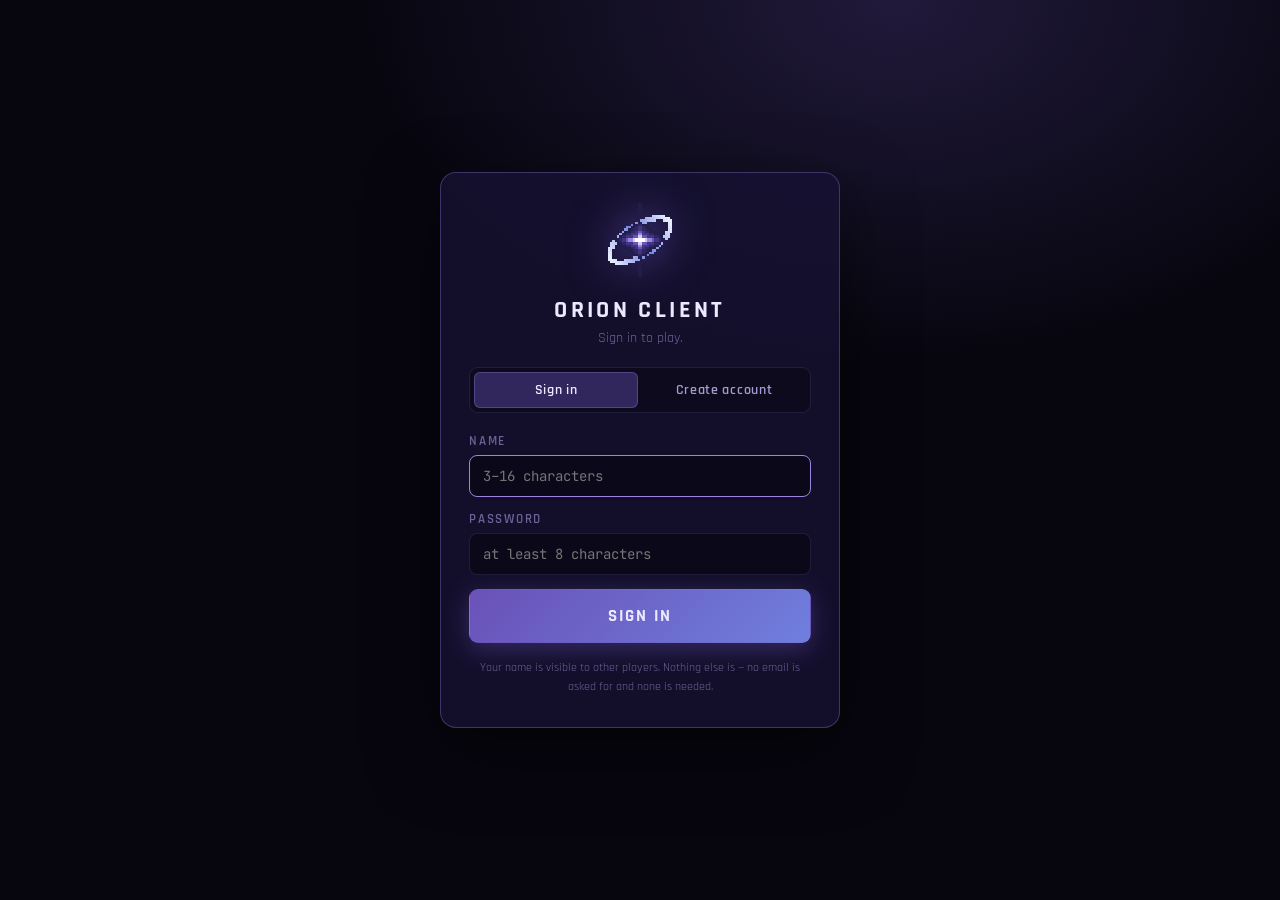
==== commit 0dc488b7: "Give Orion its own accounts, friends and a curated mod store The launcher now sits behind an account" ====
--- a/orion/index.html
+++ b/orion/index.html
@@ -29,6 +29,40 @@
 </div>
 <button class="btn slim" id="game-exit" style="display:none">Exit to launcher</button>
 
+<!-- Nothing in the launcher is reachable until this is satisfied. -->
+<div id="gate">
+  <div class="gate-box">
+    <img src="assets/orion-logo.svg" alt="" class="gate-logo">
+    <h2>Orion Client</h2>
+    <p class="gate-sub" id="gate-sub">Sign in to play.</p>
+
+    <div class="gate-tabs">
+      <button class="gate-tab on" data-mode="in">Sign in</button>
+      <button class="gate-tab" data-mode="up">Create account</button>
+    </div>
+
+    <label class="field">
+      <span>Name</span>
+      <input type="text" id="g-user" autocomplete="username" maxlength="16" placeholder="3–16 characters">
+    </label>
+    <label class="field">
+      <span>Password</span>
+      <input type="password" id="g-pass" autocomplete="current-password" placeholder="at least 8 characters">
+    </label>
+    <label class="field" id="g-pass2-wrap" style="display:none">
+      <span>Password again</span>
+      <input type="password" id="g-pass2" autocomplete="new-password">
+    </label>
+
+    <div id="gate-error" class="note bad hide"></div>
+    <button class="btn primary big" id="g-go" style="width:100%;justify-content:center">Sign in</button>
+    <p class="gate-fine" id="gate-fine">
+      Your name is visible to other players. Nothing else is — no email is asked for and none
+      is needed.
+    </p>
+  </div>
+</div>
+
 <div id="shell">
 
   <header class="top">
@@ -39,14 +73,16 @@
         <div class="tag">Eaglercraft · Browser</div>
       </div>
     </a>
+    <div id="whoami"></div>
     <nav class="tabs" role="tablist" aria-label="Sections">
       <button role="tab" data-view="play"    aria-selected="true">Play</button>
       <button role="tab" data-view="servers" aria-selected="false">Servers</button>
-      <button role="tab" data-view="players" aria-selected="false">Players</button>
-      <button role="tab" data-view="friends"  aria-selected="false">Together</button>
+      <button role="tab" data-view="friends" aria-selected="false">Friends</button>
+      <button role="tab" data-view="together" aria-selected="false">Together</button>
       <button role="tab" data-view="host"    aria-selected="false">Host</button>
       <button role="tab" data-view="setup"   aria-selected="false">Setup</button>
       <a class="tab-link" href="skin/">Skins</a>
+      <a class="tab-link" href="mods/">Mods</a>
     </nav>
   </header>
 
@@ -85,11 +121,11 @@
       <p>
         You do not need a server to play together. Launch the client, make a
         singleplayer world, open it to other players, and your friends see it appear in
-        their own list. <a href="#" data-goto="friends">How it works →</a>
+        their own list. <a href="#" data-goto="together">How it works →</a>
       </p>
       <div class="btn-row">
         <button class="btn primary" id="btn-launch-2">▶ Launch client</button>
-        <button class="btn ghost" id="btn-goto-friends">Read the walkthrough</button>
+        <button class="btn ghost" id="btn-goto-together">Read the walkthrough</button>
       </div>
     </div>
 
@@ -156,52 +192,36 @@
     </div>
   </section>
 
-  <!-- ======================== PLAYERS ======================== -->
-  <section class="view" id="v-players" role="tabpanel">
-    <div class="card">
-      <h2>Who's online <span class="pill" id="players-count">0</span></h2>
+  <!-- ======================== FRIENDS ======================== -->
+  <section class="view" id="v-friends" role="tabpanel">
+    <div class="card">
+      <h2>Friends <span class="pill" id="friends-count">0</span></h2>
       <p class="lede">
-        Everyone with Orion open who has chosen to appear here. Find someone hosting a
-        world, ask to join, and they can let you in.
-      </p>
-      <div id="lobby-off">
-        <div class="note">
-          <strong>You are not listed yet.</strong> Pick a name and go online. Your name
-          becomes visible to anyone else with this page open — so pick a nickname, not
-          your real name, and nothing you would mind strangers seeing. Nothing else is
-          shared: no email, no location, no IP address.
+        Add someone once and they stay on your list. When they are online you can see what
+        they are playing and join them from here.
+      </p>
+      <div id="me-card"></div>
+      <div class="form-grid" style="margin-top:16px">
+        <label class="field">
+          <span>Add by name or friend code</span>
+          <input type="text" id="f-friend" placeholder="Name or ABC123" autocomplete="off" maxlength="20">
+        </label>
+        <div style="align-self:end;padding-bottom:14px">
+          <button class="btn primary" id="btn-friend-add">Add friend</button>
         </div>
-        <div class="form-grid">
-          <label class="field">
-            <span>Your name here</span>
-            <input type="text" id="f-lobby-name" placeholder="Nickname" autocomplete="off" maxlength="20">
-          </label>
-          <div style="align-self:end;padding-bottom:14px">
-            <button class="btn primary" id="btn-go-online">Go online</button>
-          </div>
-        </div>
-        <div id="lobby-error" class="note bad hide"></div>
-      </div>
-
-      <div id="lobby-on" style="display:none">
-        <div class="note ok" id="lobby-status"></div>
-        <div class="btn-row">
-          <button class="btn slim" id="btn-refresh-players">Refresh</button>
-          <button class="btn slim ghost" id="btn-go-offline">Go offline</button>
-        </div>
-      </div>
-    </div>
-
-    <div class="card" id="host-card" style="display:none">
-      <h3>Let people into your world</h3>
-      <p>
-        Open your world to other players in the game (<kbd>Esc</kbd> → the share option),
-        and the client shows a <strong>join code</strong>. Orion cannot read that code off
-        the game screen, so paste it here and other players can use it.
+      </div>
+      <div id="friend-notice"></div>
+    </div>
+
+    <div class="card" id="hosting-card">
+      <h3>What your friends see</h3>
+      <p>
+        Nothing here is shared until you fill it in. Open a world to other players in the
+        game, and paste the join code it shows you so friends can get in.
       </p>
       <div class="form-grid">
         <label class="field">
-          <span>World name (shown to others)</span>
+          <span>World name</span>
           <input type="text" id="f-world-name" placeholder="My survival world" autocomplete="off" maxlength="40">
         </label>
         <label class="field">
@@ -209,35 +229,21 @@
           <input type="text" id="f-world-code" placeholder="paste the code here" autocomplete="off" spellcheck="false" maxlength="64">
         </label>
       </div>
-      <label class="field" style="display:flex;gap:10px;align-items:flex-start">
-        <input type="checkbox" id="f-world-open" style="width:auto;margin-top:3px">
-        <span style="letter-spacing:0;text-transform:none;font-size:14.5px;color:var(--txt2)">
-          <strong style="color:var(--txt)">Let anyone join without asking.</strong>
-          Leave this off and your code stays hidden until you accept a request.
-        </span>
-      </label>
       <div class="btn-row">
-        <button class="btn primary" id="btn-save-world">Save</button>
-        <button class="btn ghost" id="btn-clear-world">Stop hosting</button>
+        <button class="btn primary" id="btn-save-world">Share it</button>
+        <button class="btn ghost" id="btn-clear-world">Stop sharing</button>
       </div>
       <div id="world-error" class="note bad hide"></div>
     </div>
 
-    <div class="card" id="requests-card" style="display:none">
-      <h3>Requests <span class="pill" id="req-count">0</span></h3>
-      <div id="req-notice"></div>
-      <div class="srv-list" id="req-list"></div>
-    </div>
-
-    <div class="card" id="players-card" style="display:none">
-      <h3>Players</h3>
-      <div id="players-notice"></div>
-      <div class="srv-list" id="players-list"></div>
+    <div class="card">
+      <h3>Your list</h3>
+      <div class="srv-list" id="friend-list"></div>
     </div>
   </section>
 
   <!-- ======================== FRIENDS ======================== -->
-  <section class="view" id="v-friends" role="tabpanel">
+  <section class="view" id="v-together" role="tabpanel">
     <div class="card">
       <h2>Play together, with nothing to set up</h2>
       <p class="lede">
@@ -315,10 +321,10 @@
         need to look it up again.
       </div>
       <div class="note">
-        <strong>Playing with strangers rather than friends?</strong> The
-        <a href="#" data-goto="players">Players</a> tab lists everyone who has Orion open
-        and has chosen to appear, so you can ask to join a world without swapping codes
-        anywhere else first.
+        <strong>Tired of swapping codes every time?</strong> The
+        <a href="#" data-goto="friends">Friends</a> tab keeps a list of the people you
+        have added, so you can see when they are online and join what they are playing
+        without passing an address around first.
       </div>
     </div>
 
@@ -705,10 +711,9 @@
   <footer class="foot">
     <p>
       <strong>Orion Client</strong> — a launcher shell for Eaglercraft, built to run on GitHub Pages.
-      Your servers, relays and settings live in this browser and are never uploaded. The only
-      thing that leaves your device is what you deliberately publish to the
-      <a href="#" data-goto="players">Players</a> list — the name you type there, and a world
-      code if you choose to host — which stays listed only while Orion is open.
+      Your servers, relays and settings live in this browser and are never uploaded. Your
+      account name, and anything you choose to share with friends — a world name and its
+      join code — are kept on the server so your friends can see them.
     </p>
     <p>
       Eaglercraft and EaglerXServer are the work of
@@ -725,7 +730,7 @@
 <script src="js/versions.js"></script>
 <script src="js/servers.js"></script>
 <script src="js/relays.js"></script>
-<script src="js/lobby.js"></script>
+<script src="js/account.js"></script>
 <script src="js/turn.js"></script>
 <script src="js/launch.js"></script>
 <script src="js/app.js"></script>
--- a/orion/css/orion.css
+++ b/orion/css/orion.css
@@ -188,7 +188,7 @@
   font-size: 12.5px; font-weight: 600; letter-spacing: 0.14em;
   text-transform: uppercase; color: var(--txt3);
 }
-input[type=text], input[type=url], textarea, select {
+input[type=text], input[type=url], input[type=password], input[type=search], textarea, select {
   width: 100%; font-family: var(--mono); font-size: 14px;
   color: var(--txt); background: rgba(7, 6, 15, 0.62);
   border: 1px solid var(--line); border-radius: 8px;
@@ -313,3 +313,47 @@
 .pill.warn { color: var(--warn); border-color: rgba(255, 201, 90, 0.5); }
 
 .sr { position: absolute; width: 1px; height: 1px; overflow: hidden; clip: rect(0 0 0 0); white-space: nowrap; }
+
+/* ============================== sign-in gate ============================== */
+#gate {
+  position: fixed; inset: 0; z-index: 80;
+  display: none; place-items: center; padding: 24px;
+  background: radial-gradient(900px 600px at 70% 0%, rgba(106,81,184,0.26), transparent 60%), var(--void);
+  overflow: auto;
+}
+#gate.on { display: grid; }
+.gate-box {
+  width: 100%; max-width: 400px;
+  background: var(--panel); border: 1px solid var(--line2); border-radius: 16px;
+  padding: 30px 28px; text-align: center;
+  box-shadow: 0 24px 70px rgba(0,0,0,0.55);
+}
+.gate-logo { width: 74px; image-rendering: pixelated; filter: drop-shadow(0 0 22px rgba(122,96,220,0.55)); }
+.gate-box h2 {
+  margin: 12px 0 4px; font-size: 24px; letter-spacing: 0.14em; text-transform: uppercase;
+}
+.gate-sub { margin: 0 0 20px; color: var(--txt3); font-size: 14px; }
+.gate-tabs { display: flex; gap: 4px; background: rgba(7,6,15,0.5); border: 1px solid var(--line); border-radius: 9px; padding: 4px; margin-bottom: 20px; }
+.gate-tab {
+  flex: 1; font-family: var(--font); font-size: 13.5px; font-weight: 600; letter-spacing: 0.05em;
+  color: var(--txt2); background: transparent; border: 1px solid transparent; border-radius: 6px;
+  padding: 8px 6px; cursor: pointer; transition: all .14s ease;
+}
+.gate-tab:hover { color: var(--txt); }
+.gate-tab.on { color: var(--txt); background: rgba(106,81,184,0.42); border-color: var(--line2); }
+.gate-box .field { text-align: left; }
+.gate-fine { margin: 16px 0 0; font-size: 12px; color: var(--txt3); line-height: 1.55; }
+
+/* the signed-in strip in the header */
+#whoami { display: flex; align-items: center; gap: 10px; margin-left: auto; }
+#whoami .who { font-size: 13.5px; color: var(--txt2); }
+/* "Sign out" is two words that must not wrap onto two lines in the header. */
+#whoami .btn { white-space: nowrap; }
+#whoami .who strong { color: var(--txt); }
+#whoami .code {
+  font-family: var(--mono); font-size: 12px; color: var(--lilac);
+  background: rgba(106,81,184,0.2); border: 1px solid var(--line);
+  padding: 3px 8px; border-radius: 6px; cursor: pointer;
+}
+#whoami .code:hover { border-color: var(--lilac); }
+@media (max-width: 820px) { #whoami { margin-left: 0; order: 3; width: 100%; } }
